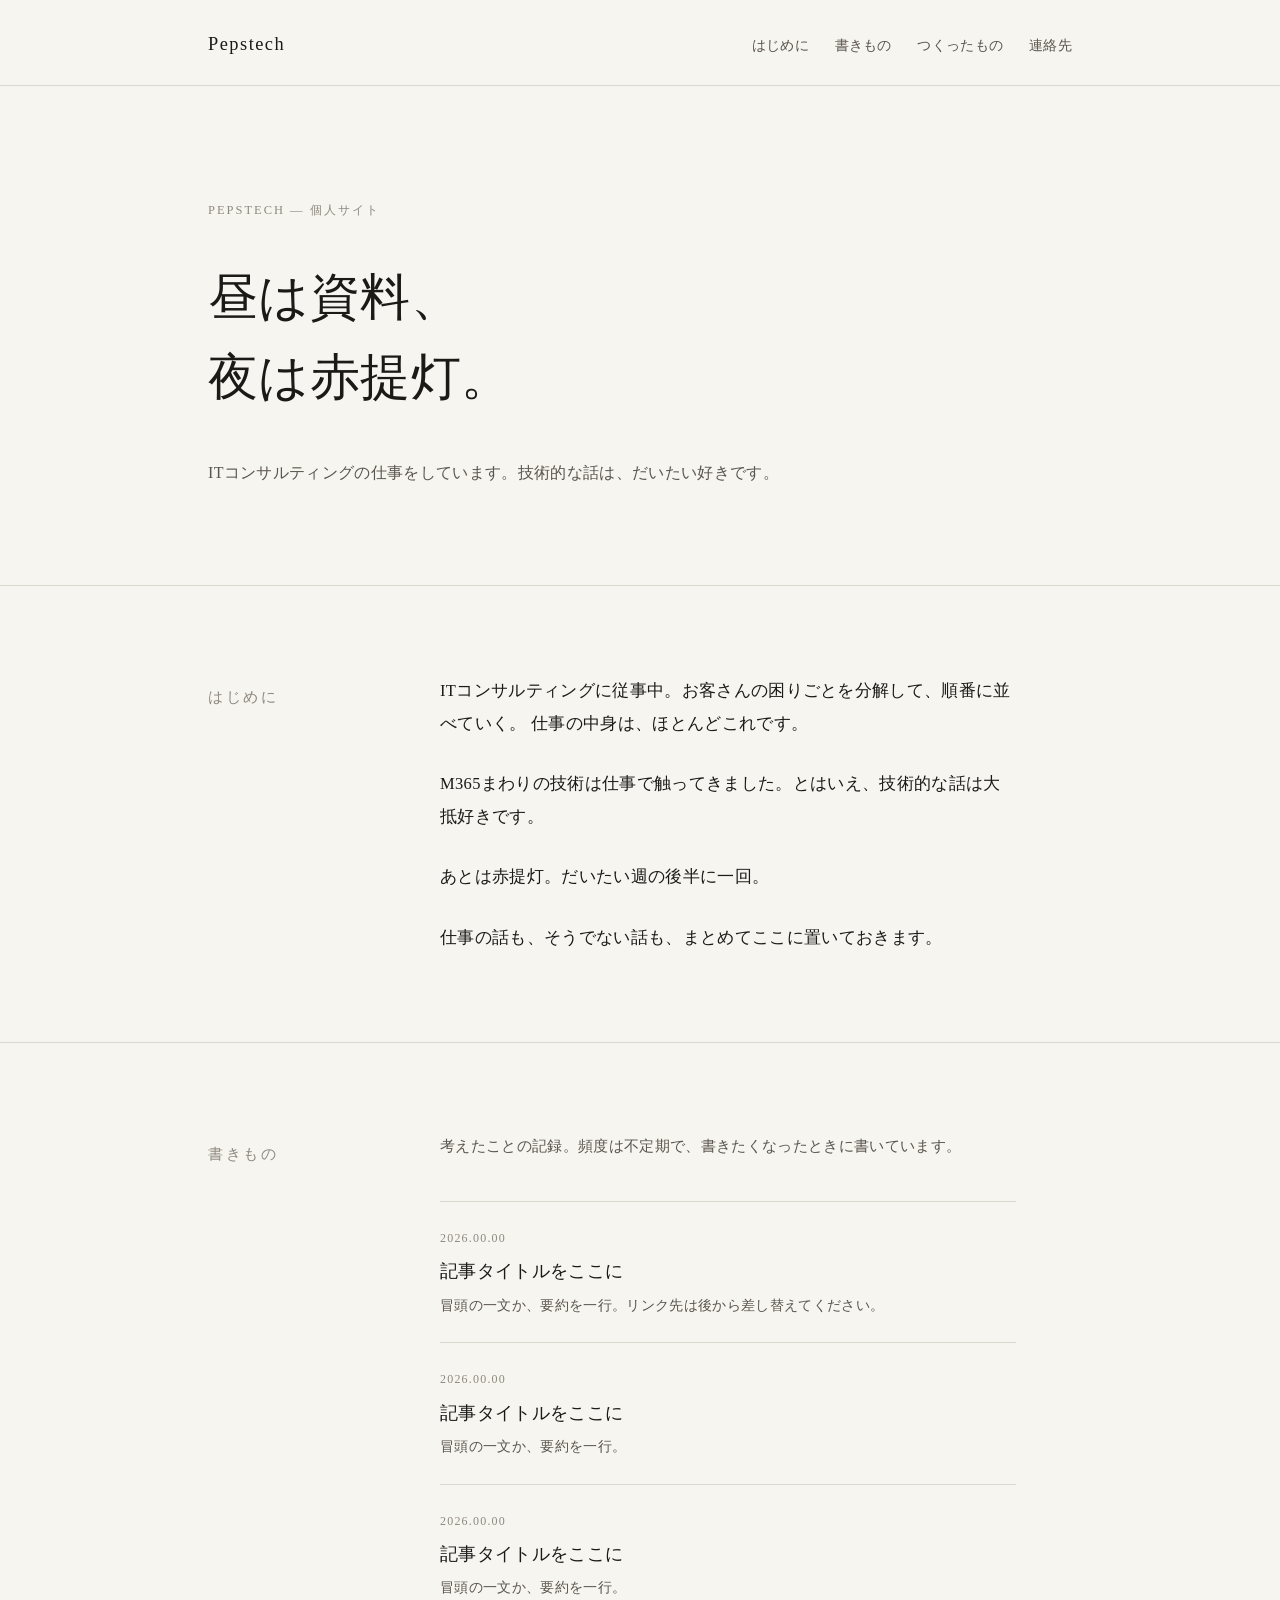
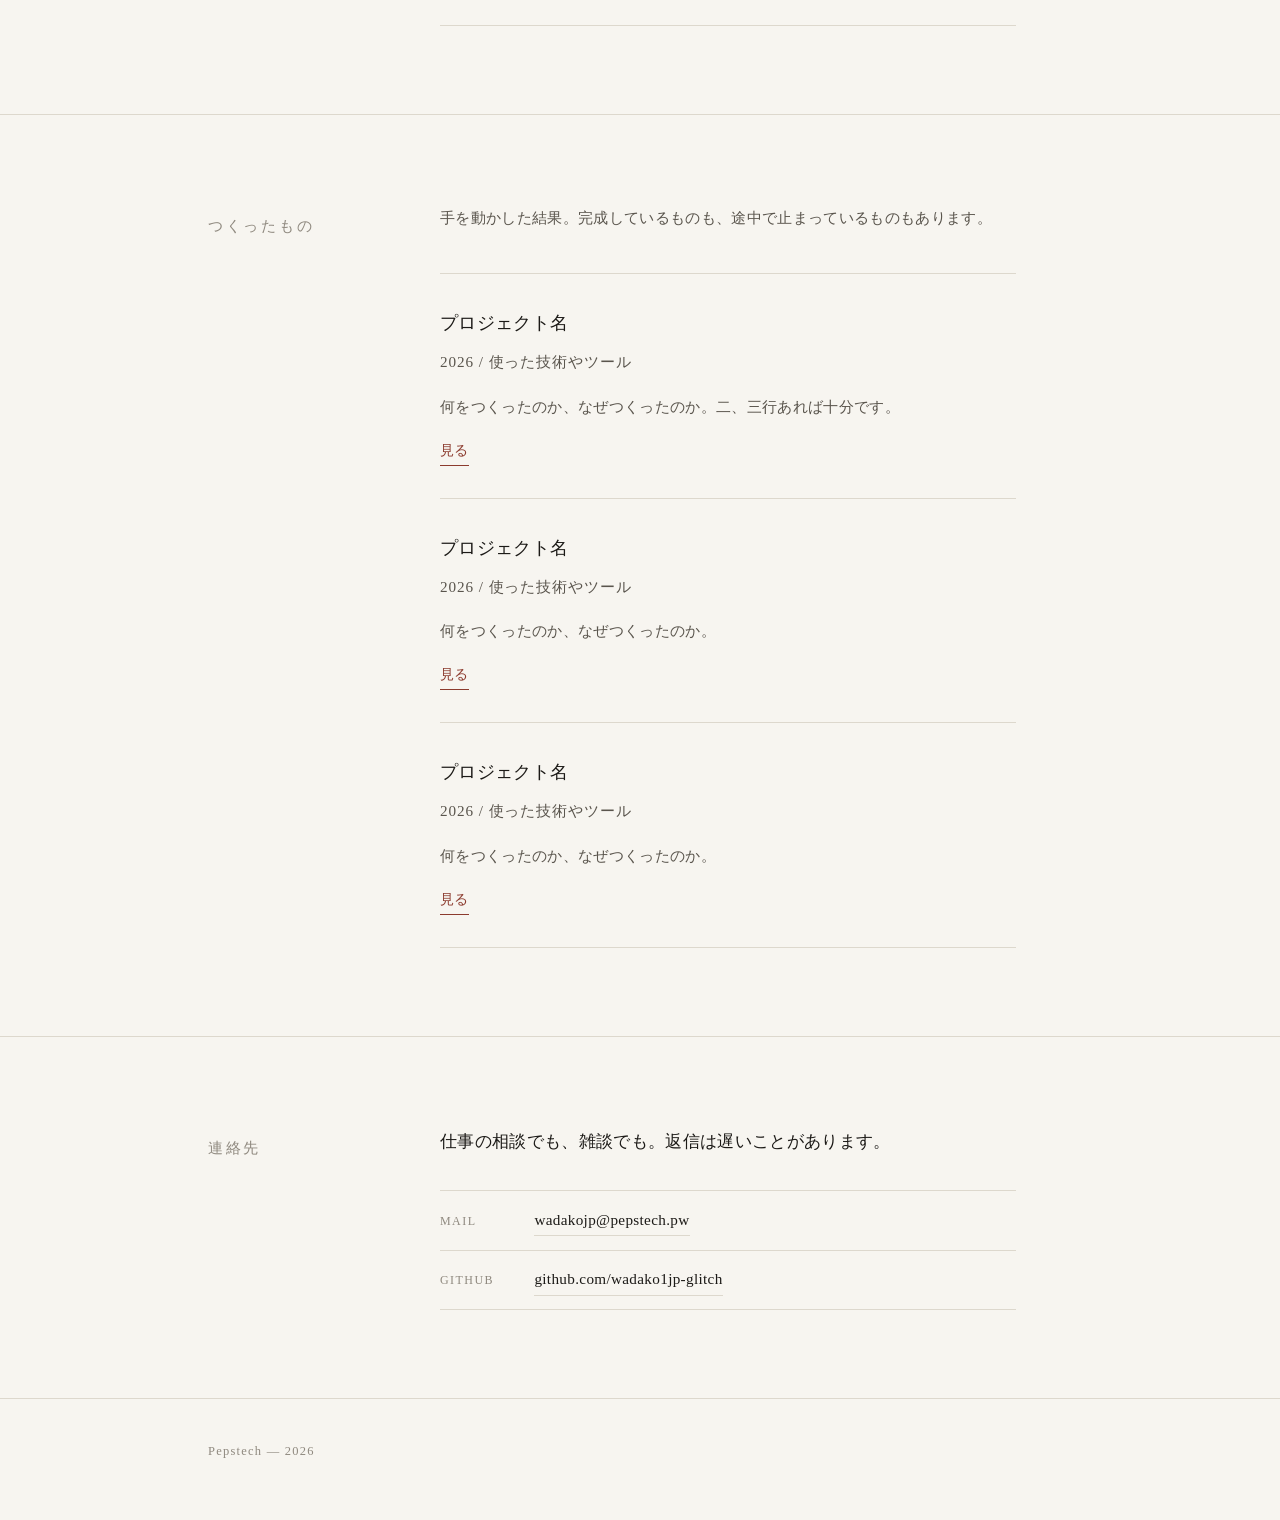
==== index.html @ fab194b3 "Initial site: index.html, style.css, CNAME Co-Authored-By: Claude Sonnet 5 <noreply@anthropic.com>" ====
<!DOCTYPE html>
<html lang="ja">
<head>
<meta charset="UTF-8">
<meta name="viewport" content="width=device-width, initial-scale=1.0">
<title>Pepstech</title>
<meta name="description" content="ITコンサルタント Pepstech の個人サイト。仕事のこと、つくったもの、そうでない話。">
<link rel="stylesheet" href="style.css">
</head>
<body>

<header class="masthead">
  <div class="wrap masthead-in">
    <a href="#top" class="wordmark">Pepstech</a>
    <nav>
      <a href="#about">はじめに</a>
      <a href="#notes">書きもの</a>
      <a href="#making">つくったもの</a>
      <a href="#contact">連絡先</a>
    </nav>
  </div>
</header>

<main id="top">

  <section class="opening">
    <div class="wrap">
      <p class="kicker">Pepstech — 個人サイト</p>
      <h1 class="lede">
        昼は資料、<br>
        夜は赤提灯。
      </h1>
      <p class="lede-sub">
        ITコンサルティングの仕事をしています。技術的な話は、だいたい好きです。
      </p>
    </div>
  </section>

  <hr class="rule">

  <section id="about" class="block">
    <div class="wrap two-col">
      <h2 class="block-title">はじめに</h2>
      <div class="block-body">
        <p>
          ITコンサルティングに従事中。お客さんの困りごとを分解して、順番に並べていく。
          仕事の中身は、ほとんどこれです。
        </p>
        <p>
          M365まわりの技術は仕事で触ってきました。とはいえ、技術的な話は大抵好きです。
        </p>
        <p>
          あとは赤提灯。だいたい週の後半に一回。
        </p>
        <p>
          仕事の話も、そうでない話も、まとめてここに置いておきます。
        </p>
      </div>
    </div>
  </section>

  <hr class="rule">

  <section id="notes" class="block">
    <div class="wrap two-col">
      <h2 class="block-title">書きもの</h2>
      <div class="block-body">
        <p class="note-intro">
          考えたことの記録。頻度は不定期で、書きたくなったときに書いています。
        </p>

        <ol class="entries">
          <li>
            <a href="#">
              <span class="entry-date">2026.00.00</span>
              <span class="entry-title">記事タイトルをここに</span>
              <span class="entry-excerpt">冒頭の一文か、要約を一行。リンク先は後から差し替えてください。</span>
            </a>
          </li>
          <li>
            <a href="#">
              <span class="entry-date">2026.00.00</span>
              <span class="entry-title">記事タイトルをここに</span>
              <span class="entry-excerpt">冒頭の一文か、要約を一行。</span>
            </a>
          </li>
          <li>
            <a href="#">
              <span class="entry-date">2026.00.00</span>
              <span class="entry-title">記事タイトルをここに</span>
              <span class="entry-excerpt">冒頭の一文か、要約を一行。</span>
            </a>
          </li>
        </ol>
      </div>
    </div>
  </section>

  <hr class="rule">

  <section id="making" class="block">
    <div class="wrap two-col">
      <h2 class="block-title">つくったもの</h2>
      <div class="block-body">
        <p class="note-intro">
          手を動かした結果。完成しているものも、途中で止まっているものもあります。
        </p>

        <div class="works">
          <article class="work">
            <h3>プロジェクト名</h3>
            <p class="work-meta">2026 / 使った技術やツール</p>
            <p>何をつくったのか、なぜつくったのか。二、三行あれば十分です。</p>
            <a class="quiet-link" href="#">見る</a>
          </article>

          <article class="work">
            <h3>プロジェクト名</h3>
            <p class="work-meta">2026 / 使った技術やツール</p>
            <p>何をつくったのか、なぜつくったのか。</p>
            <a class="quiet-link" href="#">見る</a>
          </article>

          <article class="work">
            <h3>プロジェクト名</h3>
            <p class="work-meta">2026 / 使った技術やツール</p>
            <p>何をつくったのか、なぜつくったのか。</p>
            <a class="quiet-link" href="#">見る</a>
          </article>
        </div>
      </div>
    </div>
  </section>

  <hr class="rule">

  <section id="contact" class="block">
    <div class="wrap two-col">
      <h2 class="block-title">連絡先</h2>
      <div class="block-body">
        <p>
          仕事の相談でも、雑談でも。返信は遅いことがあります。
        </p>
        <ul class="contacts">
          <li><span class="ct-label">Mail</span><a href="mailto:wadakojp@pepstech.pw">wadakojp@pepstech.pw</a></li>
          <li><span class="ct-label">GitHub</span><a href="https://github.com/wadako1jp-glitch" target="_blank" rel="noopener">github.com/wadako1jp-glitch</a></li>
        </ul>
      </div>
    </div>
  </section>

</main>

<footer class="colophon">
  <div class="wrap">
    <p>Pepstech — <span id="year"></span></p>
  </div>
</footer>

<script>
  document.getElementById('year').textContent = new Date().getFullYear();
</script>

</body>
</html>
---- style.css ----
/* ---------------------------------------------
   Pepstech — 明朝ベースのエディトリアル・レイアウト
   --------------------------------------------- */

:root {
  --paper:      #f7f5f0;   /* 生成りの紙 */
  --ink:        #1c1a17;   /* 墨 */
  --ink-soft:   #5a554d;
  --ink-faint:  #8f897f;
  --hairline:   #ddd8cd;
  --accent:     #8c3b2e;   /* 弁柄 */
  --measure:    36rem;
}

* { box-sizing: border-box; }

html {
  scroll-behavior: smooth;
  -webkit-text-size-adjust: 100%;
}

body {
  margin: 0;
  background: var(--paper);
  color: var(--ink);
  font-family: "Hiragino Mincho ProN", "Hiragino Mincho Pro",
               "Yu Mincho", YuMincho, "Noto Serif JP",
               "MS PMincho", serif;
  font-size: 16.5px;
  line-height: 2.0;
  letter-spacing: 0.02em;
  font-feature-settings: "palt" 1;
}

.wrap {
  max-width: 62rem;
  margin: 0 auto;
  padding: 0 7vw;
}

@media (min-width: 900px) {
  .wrap { padding: 0 4rem; }
}

/* --- ヘッダ --- */

.masthead {
  border-bottom: 1px solid var(--hairline);
}

.masthead-in {
  display: flex;
  align-items: baseline;
  justify-content: space-between;
  gap: 1.5rem;
  padding-top: 1.6rem;
  padding-bottom: 1.4rem;
  flex-wrap: wrap;
}

.wordmark {
  font-family: "Iowan Old Style", "Palatino Linotype", Palatino, Georgia, serif;
  font-size: 1.15rem;
  letter-spacing: 0.08em;
  color: var(--ink);
  text-decoration: none;
}

.masthead nav {
  display: flex;
  gap: 1.6rem;
  flex-wrap: wrap;
}

.masthead nav a {
  font-size: 0.85rem;
  color: var(--ink-soft);
  text-decoration: none;
  padding-bottom: 2px;
  border-bottom: 1px solid transparent;
  transition: border-color .25s, color .25s;
}

.masthead nav a:hover {
  color: var(--ink);
  border-bottom-color: var(--accent);
}

/* --- 導入 --- */

.opening {
  padding: 7rem 0 6rem;
}

.kicker {
  font-family: "Iowan Old Style", Georgia, serif;
  font-size: 0.78rem;
  letter-spacing: 0.16em;
  text-transform: uppercase;
  color: var(--ink-faint);
  margin: 0 0 2.2rem;
}

.lede {
  font-size: clamp(1.9rem, 5.2vw, 3.1rem);
  font-weight: 500;
  line-height: 1.62;
  letter-spacing: 0.01em;
  margin: 0 0 2.4rem;
}

.lede-sub {
  max-width: var(--measure);
  color: var(--ink-soft);
  margin: 0;
  font-size: 1rem;
}

/* --- 罫 --- */

.rule {
  border: 0;
  border-top: 1px solid var(--hairline);
  margin: 0;
}

/* --- セクション --- */

.block {
  padding: 5.5rem 0;
}

.two-col {
  display: grid;
  grid-template-columns: 1fr;
  gap: 1.8rem;
}

@media (min-width: 860px) {
  .two-col {
    grid-template-columns: 11rem 1fr;
    gap: 3.5rem;
  }
}

.block-title {
  font-size: 0.95rem;
  font-weight: 500;
  letter-spacing: 0.18em;
  color: var(--ink-faint);
  margin: 0;
  padding-top: 0.5rem;
}

.block-body {
  max-width: var(--measure);
}

.block-body p {
  margin: 0 0 1.7rem;
}

.block-body p:last-of-type { margin-bottom: 0; }

.note-intro {
  color: var(--ink-soft);
  font-size: 0.95rem;
}

/* --- 記事一覧 --- */

.entries {
  list-style: none;
  margin: 2.5rem 0 0;
  padding: 0;
  border-top: 1px solid var(--hairline);
}

.entries li {
  border-bottom: 1px solid var(--hairline);
}

.entries a {
  display: block;
  padding: 1.5rem 0;
  text-decoration: none;
  color: inherit;
  transition: opacity .2s;
}

.entries a:hover { opacity: .62; }

.entry-date {
  display: block;
  font-family: "Iowan Old Style", Georgia, serif;
  font-size: 0.75rem;
  letter-spacing: 0.1em;
  color: var(--ink-faint);
  margin-bottom: 0.4rem;
}

.entry-title {
  display: block;
  font-size: 1.12rem;
  line-height: 1.7;
  margin-bottom: 0.3rem;
}

.entry-excerpt {
  display: block;
  font-size: 0.9rem;
  color: var(--ink-soft);
  line-height: 1.85;
}

/* --- 制作物 --- */

.works {
  margin-top: 2.5rem;
}

.work {
  padding: 2rem 0;
  border-top: 1px solid var(--hairline);
}

.work:last-child {
  border-bottom: 1px solid var(--hairline);
}

.work h3 {
  font-size: 1.1rem;
  font-weight: 500;
  margin: 0 0 0.35rem;
}

.work-meta {
  font-family: "Iowan Old Style", Georgia, serif;
  font-size: 0.78rem;
  letter-spacing: 0.06em;
  color: var(--ink-faint);
  margin: 0 0 0.9rem !important;
}

.work p {
  font-size: 0.95rem;
  color: var(--ink-soft);
}

.quiet-link {
  display: inline-block;
  margin-top: 0.9rem;
  font-size: 0.85rem;
  color: var(--accent);
  text-decoration: none;
  border-bottom: 1px solid currentColor;
  padding-bottom: 1px;
}

.quiet-link:hover { opacity: .7; }

/* --- 連絡先 --- */

.contacts {
  list-style: none;
  margin: 2rem 0 0;
  padding: 0;
}

.contacts li {
  display: flex;
  align-items: baseline;
  gap: 1.4rem;
  padding: 0.85rem 0;
  border-bottom: 1px solid var(--hairline);
}

.contacts li:first-child { border-top: 1px solid var(--hairline); }

.ct-label {
  font-family: "Iowan Old Style", Georgia, serif;
  font-size: 0.75rem;
  letter-spacing: 0.12em;
  text-transform: uppercase;
  color: var(--ink-faint);
  width: 4.5rem;
  flex-shrink: 0;
}

.contacts a {
  color: var(--ink);
  text-decoration: none;
  border-bottom: 1px solid var(--hairline);
  font-size: 0.95rem;
  transition: border-color .25s;
}

.contacts a:hover { border-bottom-color: var(--accent); }

/* --- 奥付 --- */

.colophon {
  border-top: 1px solid var(--hairline);
  padding: 2.5rem 0 3.5rem;
}

.colophon p {
  margin: 0;
  font-family: "Iowan Old Style", Georgia, serif;
  font-size: 0.78rem;
  letter-spacing: 0.1em;
  color: var(--ink-faint);
}

/* --- 夜間 --- */

@media (prefers-color-scheme: dark) {
  :root {
    --paper:     #16150f;
    --ink:       #ece7dc;
    --ink-soft:  #a9a294;
    --ink-faint: #7a7365;
    --hairline:  #322f27;
    --accent:    #c97a63;
  }
}
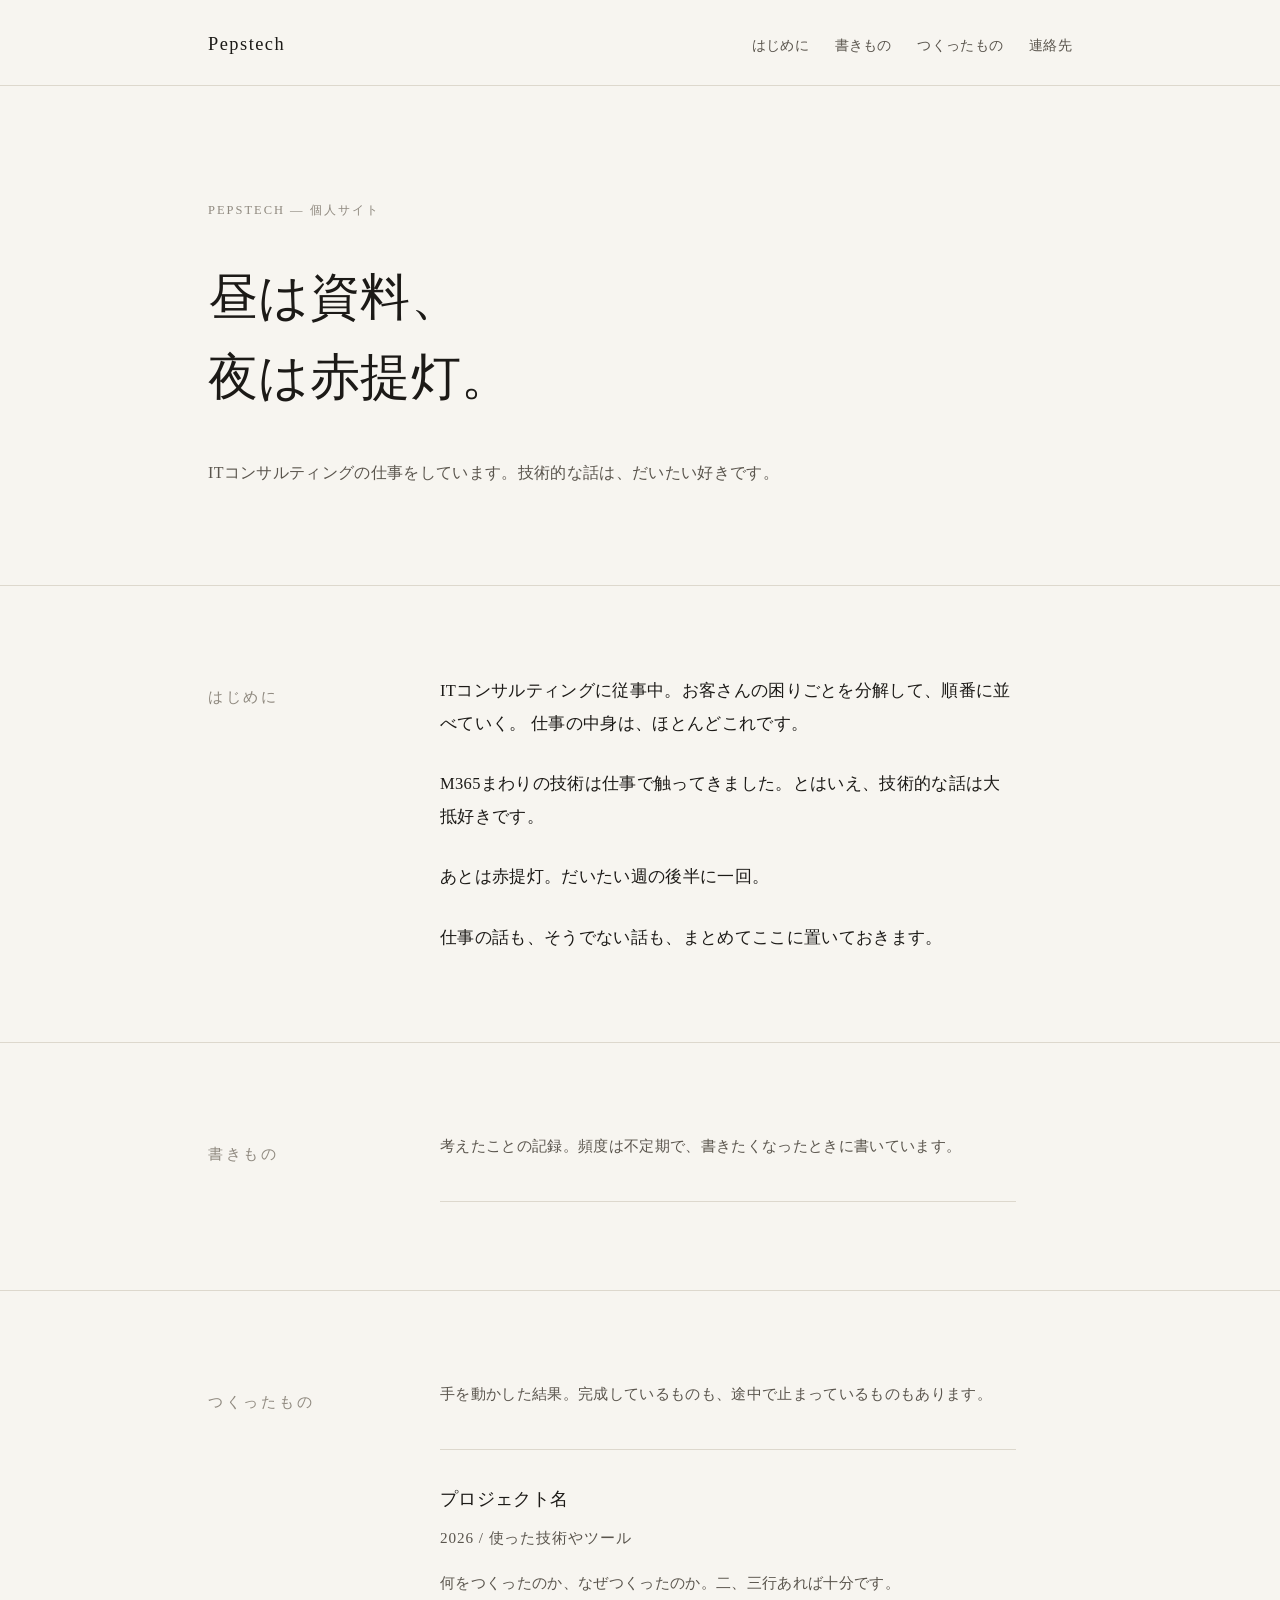
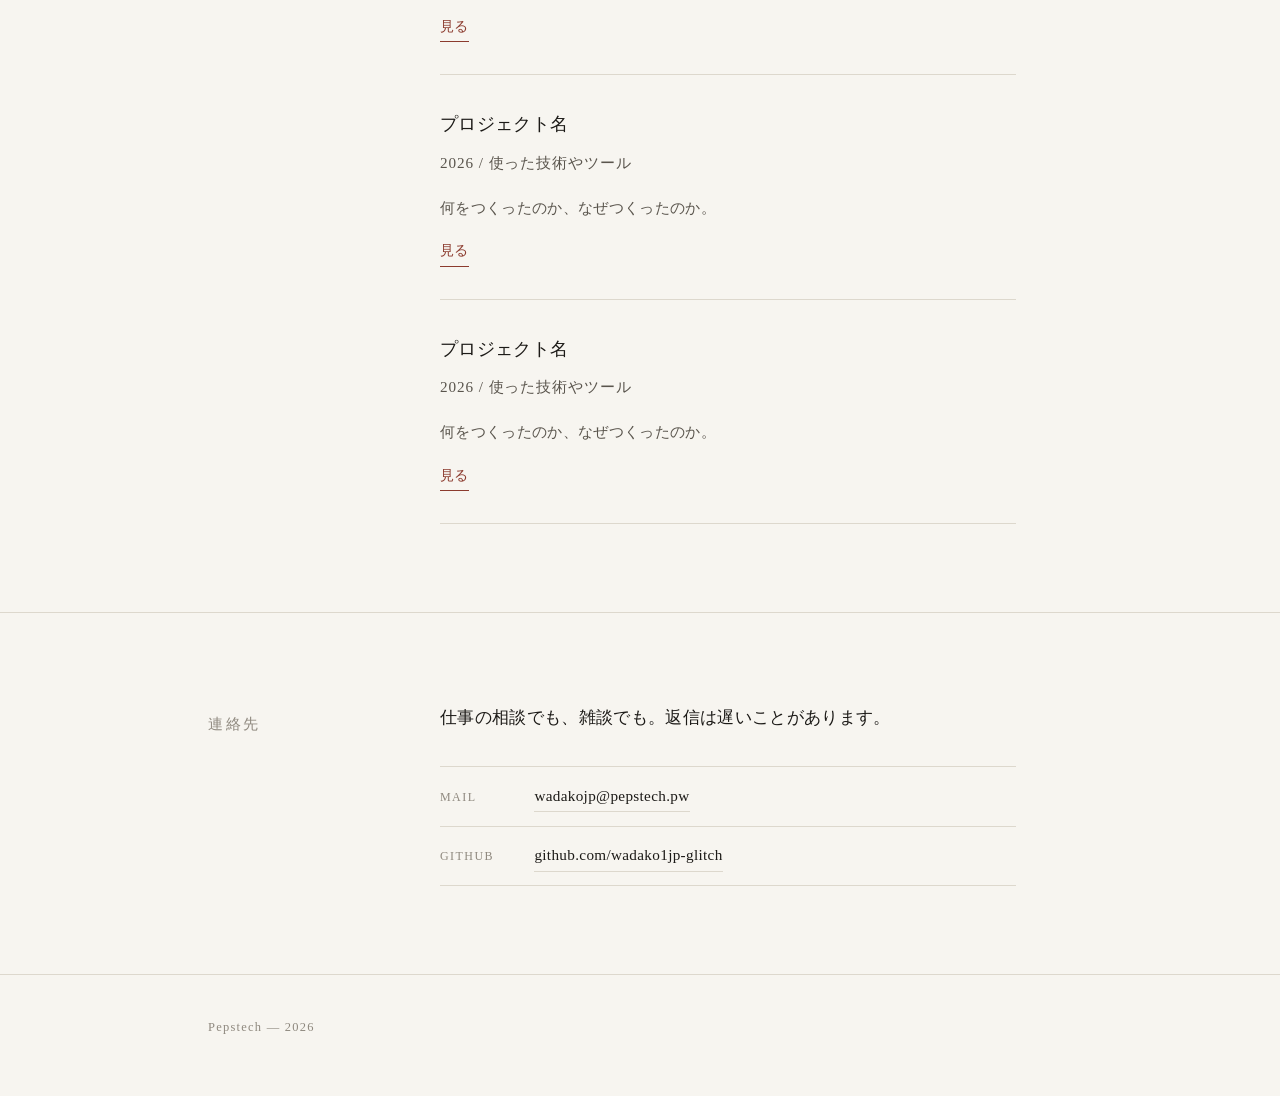
==== commit 77c811ab: "Add Obsidian journal publish pipeline Co-Authored-By: Claude Sonnet 5 <noreply@anthropic.com>" ====
--- a/index.html
+++ b/index.html
@@ -70,27 +70,9 @@
         </p>
 
         <ol class="entries">
-          <li>
-            <a href="#">
-              <span class="entry-date">2026.00.00</span>
-              <span class="entry-title">記事タイトルをここに</span>
-              <span class="entry-excerpt">冒頭の一文か、要約を一行。リンク先は後から差し替えてください。</span>
-            </a>
-          </li>
-          <li>
-            <a href="#">
-              <span class="entry-date">2026.00.00</span>
-              <span class="entry-title">記事タイトルをここに</span>
-              <span class="entry-excerpt">冒頭の一文か、要約を一行。</span>
-            </a>
-          </li>
-          <li>
-            <a href="#">
-              <span class="entry-date">2026.00.00</span>
-              <span class="entry-title">記事タイトルをここに</span>
-              <span class="entry-excerpt">冒頭の一文か、要約を一行。</span>
-            </a>
-          </li>
+<!-- ENTRIES:START -->
+
+<!-- ENTRIES:END -->
         </ol>
       </div>
     </div>
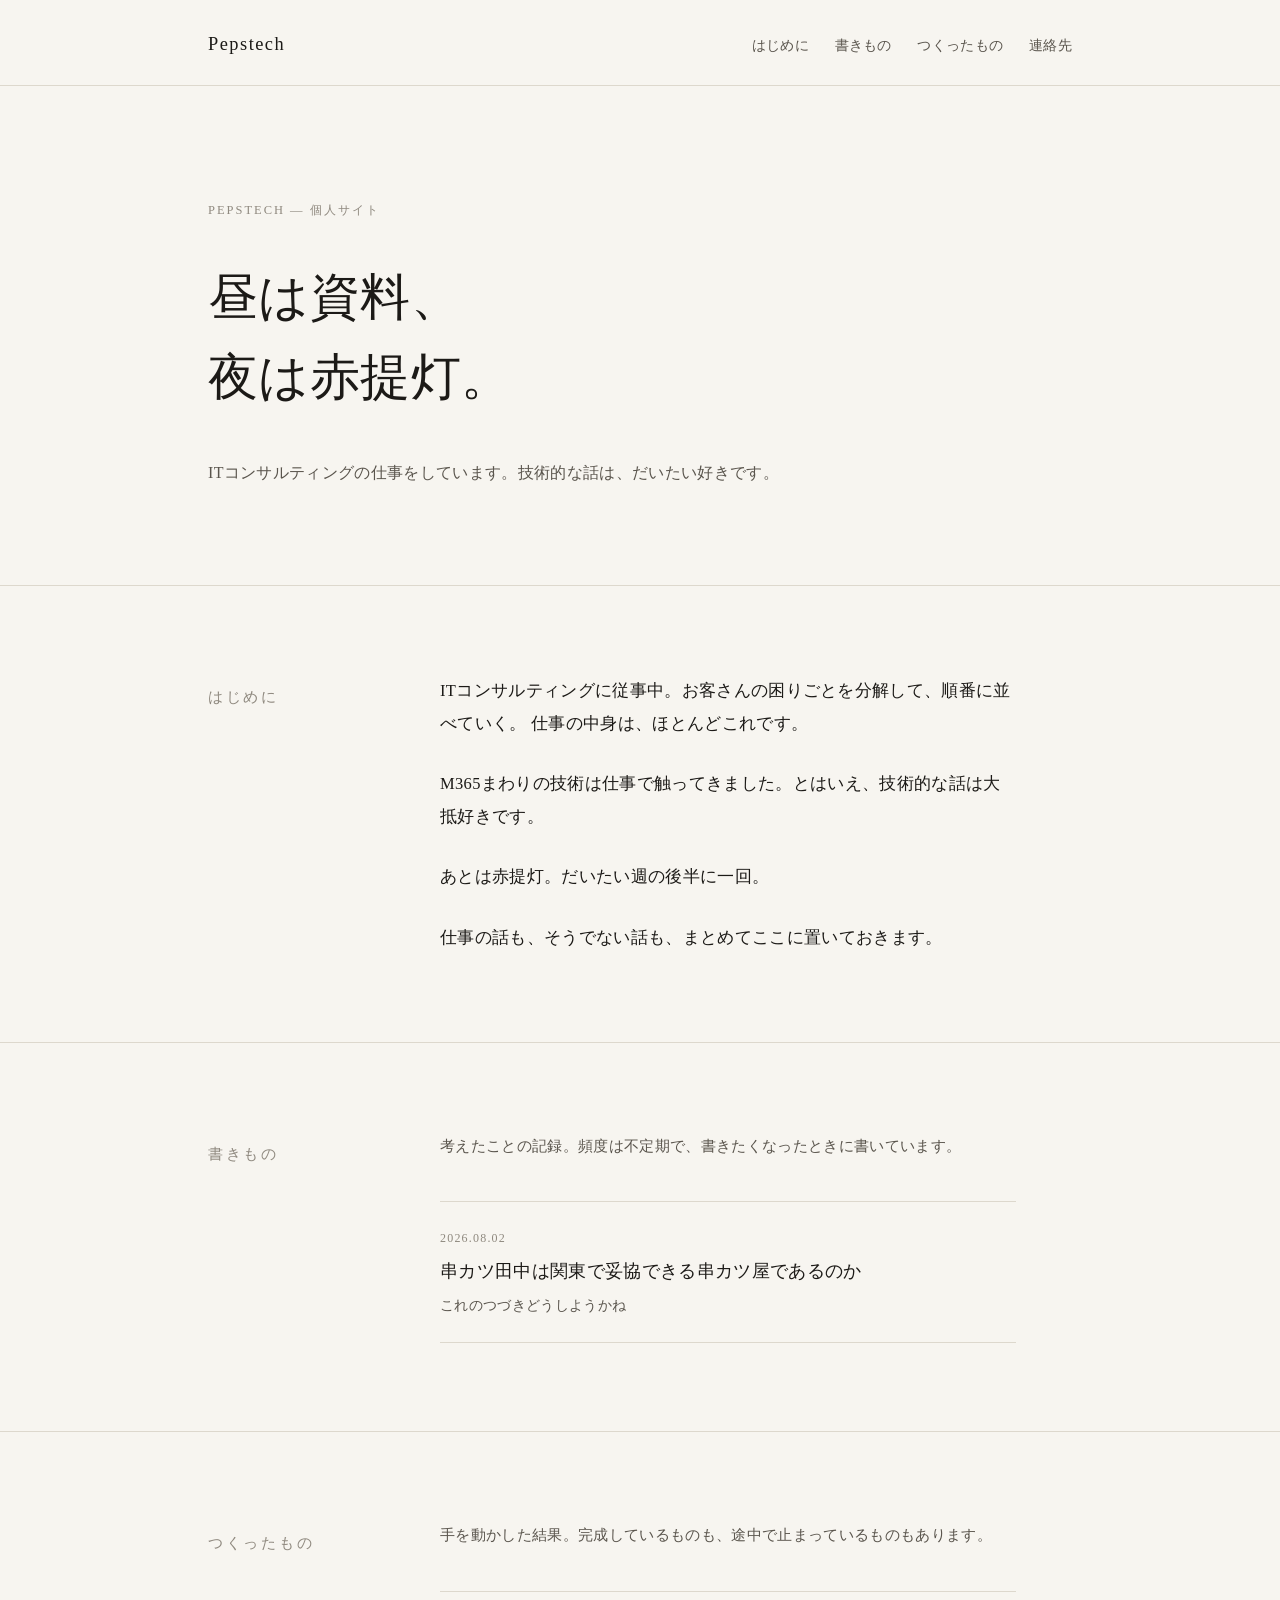
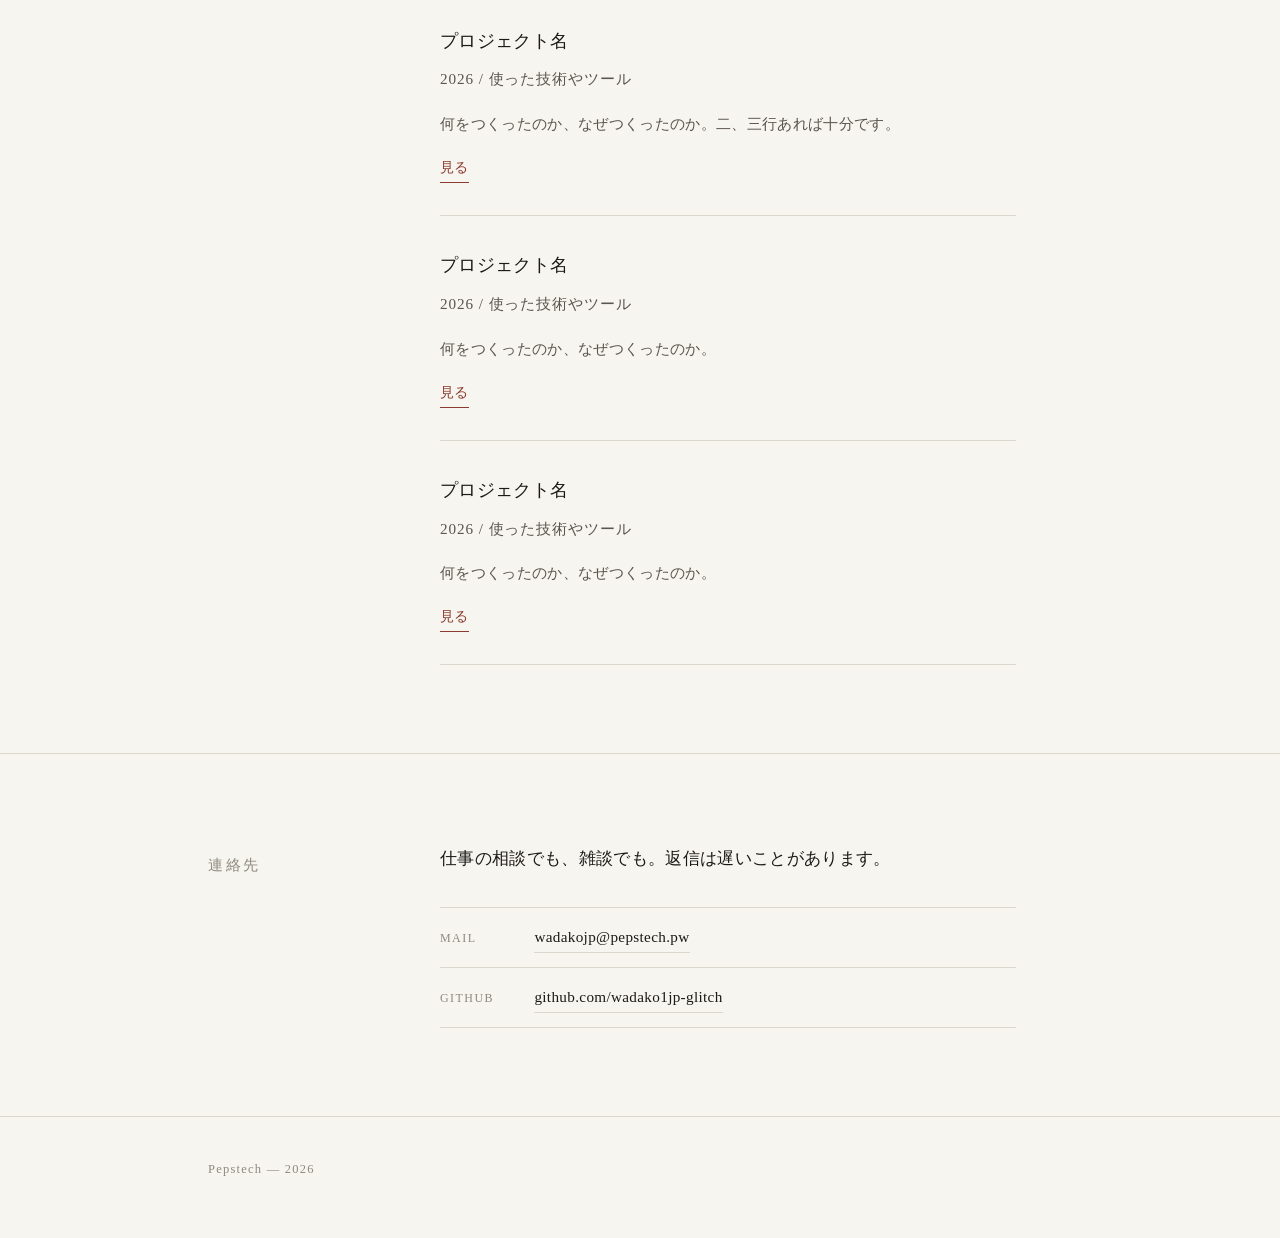
==== commit 3cc880b9: "publish: 今日の日報" ====
--- a/index.html
+++ b/index.html
@@ -71,7 +71,13 @@
 
         <ol class="entries">
 <!-- ENTRIES:START -->
-
+          <li>
+            <a href="notes/2026-08-02.html">
+              <span class="entry-date">2026.08.02</span>
+              <span class="entry-title">串カツ田中は関東で妥協できる串カツ屋であるのか</span>
+              <span class="entry-excerpt">これのつづきどうしようかね</span>
+            </a>
+          </li>
 <!-- ENTRIES:END -->
         </ol>
       </div>
